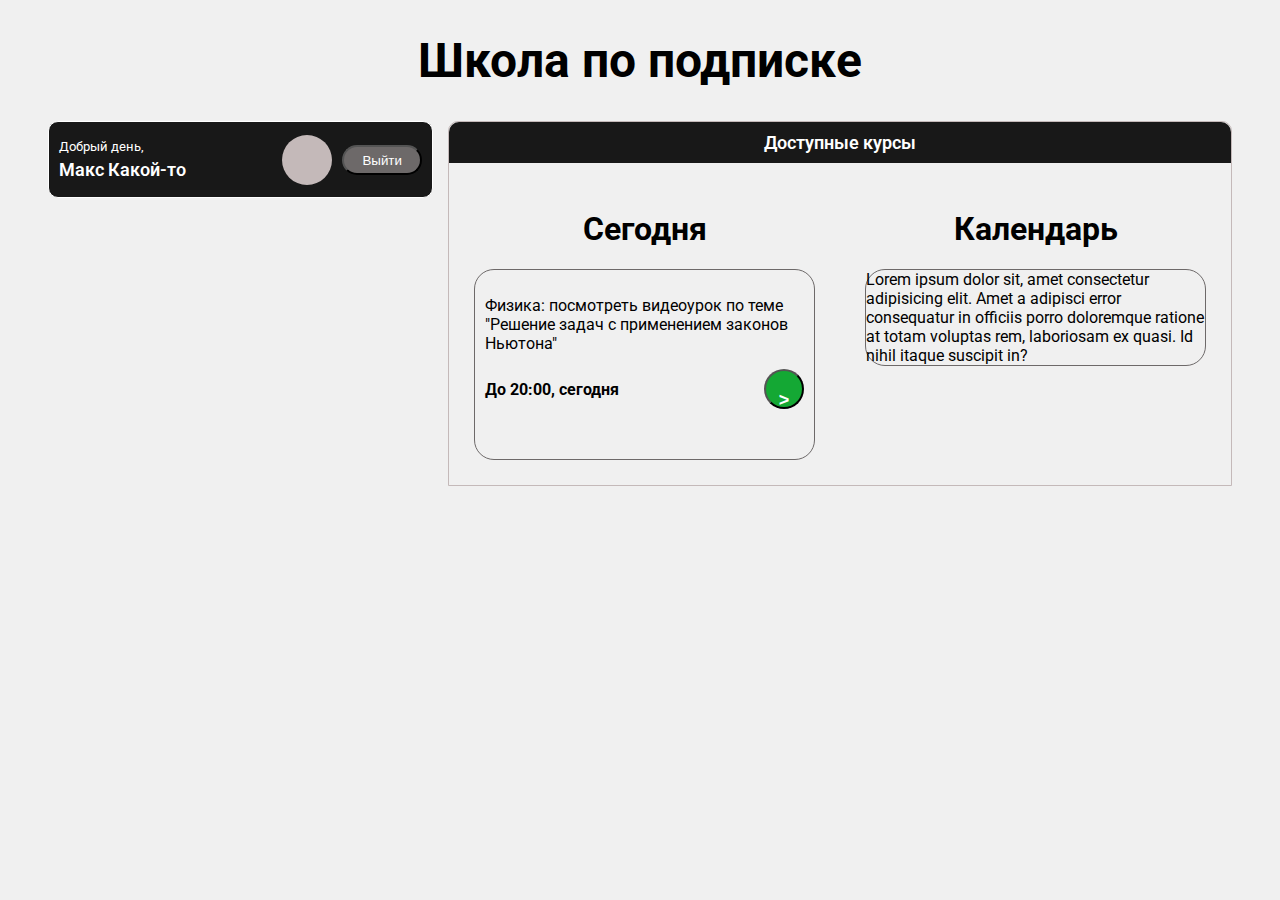
==== main.html @ 8a3f3c95 "Initial commit" ====
<!DOCTYPE html>
<html lang="en">
<head>
    <meta charset="UTF-8">
    <meta http-equiv="X-UA-Compatible" content="IE=edge">
    <meta name="viewport" content="width=device-width, initial-scale=1.0">
    <title>Главная страница</title>
    <link rel="stylesheet" href="src/stylesheetMain.css">
</head>
<body>
    <div class="name-project">
        <h1>Школа по подписке</h1>
    </div>
    <div class="container">
        <div class="prof-nav">
            <div class="profile">
                <div class="header">
                    <div class="text">
                        <p>Добрый день,</p>
                        <div class="user-name">
                            <p id="login-profile">Макс Какой-то</p>
                        </div>
                    </div>
                    <div class="block-profileImage-exit">
                        <div class="profile-photo"></div>
                        <button class="exitFromProfile"><p>Выйти</p></button>
                    </div>
                    
                </div>
                <div class="body"></div>
            </div>
        </div>
        <div class="courses">
            <div class="availible-courses">Доступные курсы</div>
            <div class="slider"></div>
            <div class="info-block">
                <div class="today-schedule">
                    <h1>Сегодня</h1>
                    <div class="menu">
                        <div class="menu-block">
                            <p>Физика: посмотреть видеоурок по теме "Решение задач с применением законов Ньютона"</p>
                            <div class="start-panel">
                                <div class="time"><strong>До 20:00, сегодня</strong></div>
                                <button class="play-video"><p>></p></button>
                            </div>
                        </div>
                        <div class="menu-block"></div>
                        <div class="menu-block"></div>
                        <div class="menu-block"></div>
                        <div class="menu-block"></div>
                    </div>
                </div>
                <div class="calendar">
                    <h1>Календарь</h1>
                    <div class="menu">
                        Lorem ipsum dolor sit, amet consectetur adipisicing elit. Amet a adipisci error consequatur in officiis porro doloremque ratione at totam voluptas rem, laboriosam ex quasi. Id nihil itaque suscipit in?
                    </div>
                </div>
            </div>
        </div>
    </div>
    <script src="src/jquery-3.5.1.min.js"></script>
    <script src="src/main.js"></script>
</body>
</html>
---- src/stylesheetMain.css ----
@import url('https://fonts.googleapis.com/css2?family=Roboto:wght@500&display=swap');

body {
    font-family: 'Roboto', sans-serif;
    background-color: rgb(240, 240, 240);
}

.name-project {
    text-align: center;
    padding: 0;
    font-size: 24px;
}

.container {
    padding: 0 40px 0 40px;
    display: flex;
    flex-direction: row;
}

.prof-nav {
    flex: 0 1 33.333%;
}

.courses {
    flex: 0 1 67.667%;  
}

.text {
    margin: 12px 0;
}

.profile .header {
    display: flex;
    flex-direction: row;
    justify-content: space-between;
    border: 1px solid;
    background-color: rgb(24, 24, 24);
    border-radius: 10px;
    color: white;
    font-size: small;
}

.user-name {
    font-size: 18px;
    font-weight: 600;
}

.header p {
    margin: 5px 10px 5px 10px;
}

.profile-photo {
    width: 50px;
    height: 50px;
    background-color: rgb(196, 185, 185);
    border-radius: 50%;
    margin: 0 10px 0 0;  
}

.block-profileImage-exit {
    display: flex;
    align-items: center;
    margin: 0 10px 0 0;
}

.exitFromProfile {
    width: 80px;
    height: 30px;
    border-radius: 15px;
    background-color: rgb(109, 105, 105);
    color:white;
}

.courses {
    margin: 0 0 0 15px;
    border: 1px solid rgb(196, 185, 185);
    border-radius: 10px 10px 0 0;
}

.availible-courses {
    font-size: 18px;
    font-weight: 600;
    text-align: center;
    background-color: rgb(24, 24, 24);
    color: white;
    padding: 10px 0;
    border-radius: 10px 10px 0 0;
}

.info-block {
    display: flex;
    flex-direction: row;
}

.info-block h1 {
    text-align: center;
}

.today-schedule, .calendar {
    margin: 25px;
    flex: 0 1 50%;
}

.menu {
    border: 1px solid rgb(109, 105, 105);
    border-radius: 20px;
}

.menu-block {
    margin: 10px;
    display: flex;
    flex-direction: column;
}

.start-panel {
    display: flex;
    flex-direction: row;
    align-items: center;
    justify-content: space-between;
}

.play-video {
    width: 40px;
    height: 40px;
    border-radius: 50%;
    background-color: rgb(20, 168, 52);
    color: white;
    font-weight: 700;
    font-size: 18px;
}
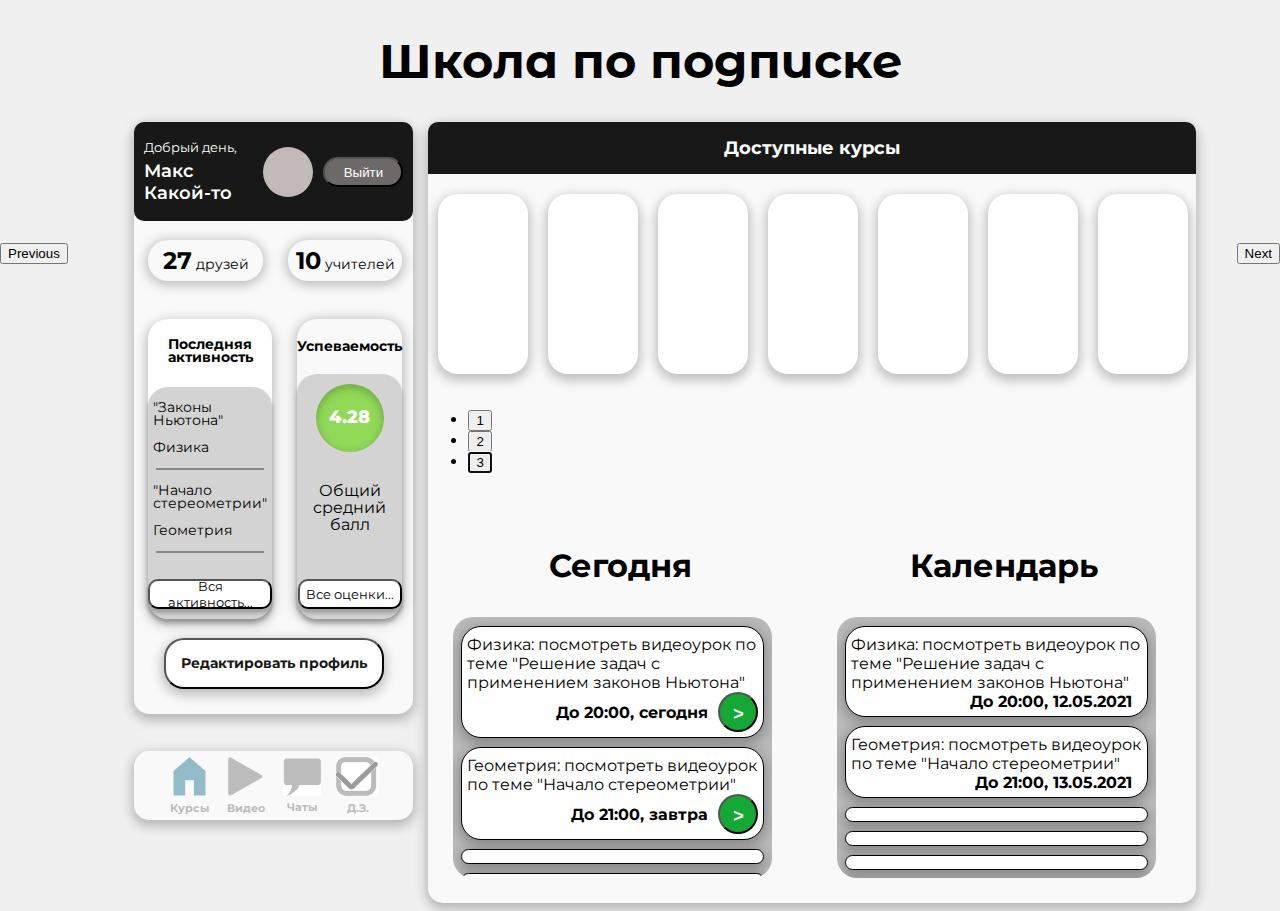
==== commit f591ce2f: "last version" ====
--- a/main.html
+++ b/main.html
@@ -25,17 +25,78 @@
                         <div class="profile-photo"></div>
                         <button class="exitFromProfile"><p>Выйти</p></button>
                     </div>
-                    
                 </div>
-                <div class="body"></div>
+                <div class="body">
+                    <div class="profile-info">
+                        <div class="friends-teaсhers-block">
+                            <div class="friends"><p><span>27</span> друзей</p></div>
+                            <div class="teachers"><p><span>10</span> учителей</p></div>
+                        </div>
+                        <div class="activity-progress">
+                            <div class="last-activity">
+                                <h4>Последняя активность</h4>
+                                <div class="lessons-blocks">
+                                    <div class="lesson-block">
+                                            <p class="theme">"Законы Ньютона"</p>
+                                            <p class="name-of-class">Физика</p>
+                                    </div>
+                                    <div class="lesson-block">
+                                        <p class="theme">"Начало стереометрии"</p>
+                                        <p class="name-of-class">Геометрия</p>
+                                    </div>
+                                    <button class="all-activities-btn"><p>Вся активность...</p></button>
+                                </div>
+                            </div>
+                            <div class="progress">
+                                <h4>Успеваемость</h4>
+                                <div class="grey-block">
+                                    <div class="green-circle">
+                                        <div class="mark">4.28</div>
+                                    </div>
+                                    <p>Общий средний балл</p>
+                                    <button class="all-marks-btn"><p>Все оценки...</p></button>
+                                </div>
+                            </div>
+                        </div>
+                        <button class="edit-profile"><p>Редактировать профиль</p></button>
+                    </div>
+                </div>
+            </div>
+            <div class="navbar">
+                <div><img src="img/home-btn.png" class="home-btn" alt=""><p>Курсы</p></div>
+                <div><img src="img/video-btn.png" class="video-btn" alt=""><p>Видео</p></div>
+                <div><img src="img/chat-btn-removeв.png" class="chat-btn" alt=""><p>Чаты</p></div>
+                <div><img src="img/homework-btn.png" class="homework-btn" alt=""><p>Д.З.</p></div>
             </div>
         </div>
         <div class="courses">
             <div class="availible-courses">Доступные курсы</div>
-            <div class="slider"></div>
+            <div class="slider">
+                <div class="slider__body">
+                    <div class="slider-item"><h3>1</h3></div>
+                    <div class="slider-item"><h3>2</h3></div>
+                    <div class="slider-item"><h3>3</h3></div>
+                    <div class="slider-item"><h3>4</h3></div>
+                    <div class="slider-item"><h3>5</h3></div>
+                    <div class="slider-item"><h3>6</h3></div>
+                    <div class="slider-item"><h3>7</h3></div>
+                    <div class="slider-item"><h3>8</h3></div>
+                    <div class="slider-item"><h3>9</h3></div>
+                    <div class="slider-item"><h3>10</h3></div>
+                    <div class="slider-item"><h3>11</h3></div>
+                    <div class="slider-item"><h3>12</h3></div>
+                    <div class="slider-item"><h3>13</h3></div>
+                    <div class="slider-item"><h3>14</h3></div>
+                    <div class="slider-item"><h3>15</h3></div>
+                    <div class="slider-item"><h3>16</h3></div>
+                    <div class="slider-item"><h3>17</h3></div>
+                    <div class="slider-item"><h3>18</h3></div>
+
+                </div>
+            </div>
             <div class="info-block">
                 <div class="today-schedule">
-                    <h1>Сегодня</h1>
+                    <p class="today-name">Сегодня</p>
                     <div class="menu">
                         <div class="menu-block">
                             <p>Физика: посмотреть видеоурок по теме "Решение задач с применением законов Ньютона"</p>
@@ -44,6 +105,12 @@
                                 <button class="play-video"><p>></p></button>
                             </div>
                         </div>
+                        <div class="menu-block"><p>Геометрия: посмотреть видеоурок по теме "Начало стереометрии"</p>
+                            <div class="start-panel">
+                                <div class="time"><strong>До 21:00, завтра</strong></div>
+                                <button class="play-video"><p>></p></button>
+                            </div></div>
+                        <div class="menu-block"></div>
                         <div class="menu-block"></div>
                         <div class="menu-block"></div>
                         <div class="menu-block"></div>
@@ -51,15 +118,33 @@
                     </div>
                 </div>
                 <div class="calendar">
-                    <h1>Календарь</h1>
+                    <p class="calendar-name">Календарь</p>
                     <div class="menu">
-                        Lorem ipsum dolor sit, amet consectetur adipisicing elit. Amet a adipisci error consequatur in officiis porro doloremque ratione at totam voluptas rem, laboriosam ex quasi. Id nihil itaque suscipit in?
+                        <div class="menu-block">
+                            <p>Физика: посмотреть видеоурок по теме "Решение задач с применением законов Ньютона"</p>
+                            <div class="start-panel">
+                                <div class="time"><strong>До 20:00, 12.05.2021</strong></div>
+                            </div>
+                        </div>
+                        <div class="menu-block">
+                            <p>Геометрия: посмотреть видеоурок по теме "Начало стереометрии"</p>
+                            <div class="start-panel">
+                                <div class="time"><strong>До 21:00, 13.05.2021</strong></div>
+                            </div>
+                        </div>
+                        <div class="menu-block"></div>
+                        <div class="menu-block"></div>
+                        <div class="menu-block"></div>
+                        <div class="menu-block"></div>
+                        <div class="menu-block"></div>
+                        <div class="menu-block"></div>
                     </div>
                 </div>
             </div>
         </div>
     </div>
     <script src="src/jquery-3.5.1.min.js"></script>
+    <script src="src/slick.min.js"></script>
     <script src="src/main.js"></script>
 </body>
 </html>--- a/src/stylesheetMain.css
+++ b/src/stylesheetMain.css
@@ -1,20 +1,23 @@
-@import url('https://fonts.googleapis.com/css2?family=Roboto:wght@500&display=swap');
+@import url('https://fonts.googleapis.com/css2?family=Montserrat+Alternates:wght@800;900&family=Montserrat:wght@500;700&display=swap');
 
 body {
-    font-family: 'Roboto', sans-serif;
     background-color: rgb(240, 240, 240);
 }
 
 .name-project {
     text-align: center;
+    font-family: 'Montserrat Alternates', sans-serif;
     padding: 0;
     font-size: 24px;
+    font-weight: 900;
 }
 
 .container {
-    padding: 0 40px 0 40px;
+    font-family: 'Montserrat', sans-serif;
+    margin: 0 auto;
     display: flex;
     flex-direction: row;
+    max-width: 80%;
 }
 
 .prof-nav {
@@ -25,6 +28,12 @@
     flex: 0 1 67.667%;  
 }
 
+.profile {
+    background-color: #F9F9F9;
+    box-shadow: 0px 4px 12px 2px rgba(0, 0, 0, 0.25);
+    border-radius: 15px;
+}
+
 .text {
     margin: 12px 0;
 }
@@ -33,7 +42,6 @@
     display: flex;
     flex-direction: row;
     justify-content: space-between;
-    border: 1px solid;
     background-color: rgb(24, 24, 24);
     border-radius: 10px;
     color: white;
@@ -73,27 +81,37 @@
 
 .courses {
     margin: 0 0 0 15px;
-    border: 1px solid rgb(196, 185, 185);
+    background: #F9F9F9;
+    box-shadow: 0px 4px 12px 2px rgba(0, 0, 0, 0.25);
+    border-radius: 15px;
+}
+
+.availible-courses {
+    font-family: 'Montserrat', sans-serif;
+    font-style: normal;
+    font-weight: bold;
+    font-size: 18px;
+    line-height: 22px;
+    text-align: center;
+    background: #181818;
+    color: #FFFFFF;
+    padding: 15px 0;
     border-radius: 10px 10px 0 0;
 }
 
-.availible-courses {
-    font-size: 18px;
-    font-weight: 600;
-    text-align: center;
-    background-color: rgb(24, 24, 24);
-    color: white;
-    padding: 10px 0;
-    border-radius: 10px 10px 0 0;
-}
-
 .info-block {
     display: flex;
     flex-direction: row;
 }
 
-.info-block h1 {
-    text-align: center;
+.calendar-name, .today-name {
+    font-style: normal;
+    font-weight: bold;
+    font-size: 32px;
+    line-height: 39px;
+    text-align: center;
+
+    color: #000000;
 }
 
 .today-schedule, .calendar {
@@ -102,21 +120,33 @@
 }
 
 .menu {
-    border: 1px solid rgb(109, 105, 105);
-    border-radius: 20px;
+    background: #B9B9B9;
+    border-radius: 20px;
+    height: 261px;
+    overflow-y: scroll;
+    margin: 0 15px 0 0;
 }
 
 .menu-block {
-    margin: 10px;
     display: flex;
     flex-direction: column;
+    border: 1px solid;
+    padding: 8px 5px 5px 5px;    
+    background: #FFFFFF;
+    box-shadow: 0px 4px 12px 2px rgba(0, 0, 0, 0.25);
+    border-radius: 20px;
+    margin: 9px 8px 9px 8px;
+}
+
+.menu-block p {
+    margin: 0 0 0 0;
 }
 
 .start-panel {
     display: flex;
     flex-direction: row;
     align-items: center;
-    justify-content: space-between;
+    justify-content: flex-end;
 }
 
 .play-video {
@@ -127,4 +157,262 @@
     color: white;
     font-weight: 700;
     font-size: 18px;
+    text-align: center;
+}
+
+.play-video p {
+    margin-top: 0.2em;
+}
+
+.friends-teaсhers-block, .activity-progress {
+    display: flex;
+}
+
+.friends, .teachers, .last-activity, .progress {
+    flex: 0 1 50%;
+}
+
+.friends, .teachers, .last-activity, .progress {
+    font-family: 'Montserrat', sans-serif;
+    margin: 19px 11px 19px 14px;
+    font-size: 14px;
+    font-style: normal;
+    font-weight: 400;
+    line-height: 17px;
+    letter-spacing: 0em;
+    text-align: center;
+    color: #000000;
+    box-shadow: 0px 2px 12px 2px rgba(0, 0, 0, 0.25);
+    border-radius: 20px;
+    display: flex;
+    flex-direction: column;
+}
+
+.friends, .teachers {
+    padding: 6px;
+}
+
+.friends span, .teachers span {
+    font-family: 'Montserrat', sans-serif;
+    font-size: 24px;
+    font-style: normal;
+    font-weight: 700;
+    line-height: 29px;
+    letter-spacing: 0em;
+    text-align: center;
+}
+
+.friends p, .teachers p {
+    margin: 0px;
+}
+
+.lessons-blocks, .grey-block {
+    text-align: left;
+    background: #D3D3D3;
+    box-shadow: 0px 4px 4px rgba(0, 0, 0, 0.25);
+    border-radius: 20px;
+    margin: 0;
+    width: inherit;
+}
+
+.lesson-block::after {
+    content: '';
+    display: block;
+    margin: 0px 3px 5px 3px;
+    height: 2px;
+    background-color: #878787;
+}
+
+.profile-info {
+    display:flex;
+    flex-direction: column;
+}
+
+.all-activities-btn, .all-marks-btn {
+    font-family: 'Montserrat', sans-serif;
+    height: 30px;
+    margin: 26px auto 10px auto;
+    background: #FFFFFF;
+    box-shadow: 0px 4px 4px rgba(0, 0, 0, 0.25);
+    border-radius: 10px;
+    font-style: normal;
+    font-weight: normal;
+    font-size: 13px;
+    line-height: 16px;
+    display: flex;
+    align-items: center;
+    justify-content: center;
+}
+
+.last-activity {
+    background: #FFFFFF;
+    box-shadow: 0px 4px 12px 2px rgba(0, 0, 0, 0.25);
+    border-radius: 20px;
+    font-style: normal;
+    font-weight: normal;
+    font-size: 14px;
+    line-height: 13px;
+    color: #000000;
+    height: 100%;
+}
+
+.lesson-block {
+    margin: 0 5px 0 5px;
+}
+
+.grey-block {
+    text-align: center;
+    font-size: 16px;
+    line-height: 17px;
+    height: 100%;
+    display: flex;
+    flex-direction: column;
+    justify-content: space-between;
+}
+
+.green-circle {
+    margin: 10px auto;   
+    height: 68px;
+    width: 68px;
+    border-radius: 50%;
+    background: #91DA57;
+    box-shadow: inset 0px 3px 10px rgba(0, 0, 0, 0.25);    
+    display: flex; align-items: center; justify-content: center;
+}
+
+.mark {
+    font-style: normal;
+    font-weight: 800;
+    font-size: 18px;
+    line-height: 29px;
+    margin: 15px 0;
+    color: #FFFFFF;
+}
+
+.edit-profile { 
+    min-width: 220px;
+    font-family: 'Montserrat', sans-serif;
+    font-style: normal;
+    font-weight: bold;
+    font-size: 14px;
+    line-height: 17px;
+    display: flex;
+    align-items: center;
+    justify-content: center;
+    text-align: center;
+    background: #FFFFFF;
+    box-shadow: 0px 4px 12px 2px rgba(0, 0, 0, 0.25);
+    border-radius: 20px;
+    color: #181818;
+    margin: 0 auto 25px auto;
+}
+
+.lessons-blocks {
+    margin: 4px 0 0 0;
+}
+
+.navbar {
+    flex: 0 1 33.333%;
+    margin: 37px 0 0 0;
+    padding: 0 27.5px 0 27.5px; 
+    background: #F9F9F9;
+    box-shadow: 0px 4px 12px 2px rgba(0, 0, 0, 0.25);
+    border-radius: 15px;
+    display: flex;
+    flex-direction: row;
+    border: 0px;
+    justify-content: center;
+    align-items: center;
+}
+
+.navbar div {
+    flex: 0 1 25%;
+    display: flex;
+    flex-direction: column;
+    align-items: center;
+}
+
+.home-btn, .video-btn, .chat-btn, .homework-btn {
+    padding: 6.5px; 
+    margin: 0 auto;
+
+    text-align: center;
+
+    color: #BCBCBC;
+}
+
+.navbar div p {
+    font-style: normal;
+    font-weight: bold;
+    font-size: 11px;
+    line-height: 11px;
+    margin: 0 0 6px 0;
+    color: #BCBCBC;
+}
+
+.time {
+    margin: 0 10px 0 0;
+}
+
+.slick-track {
+    display: flex;
+    align-items: center;
+}
+
+.slider {
+    min-width: 0;
+    margin: 0 auto;
+    display: flex;
+    justify-content: center;
+}
+
+.slick-list {
+    overflow: hidden;   
+    width: 60vw; 
+}
+
+.slider-item {
+    font-size: 0;
+    text-align: center; 
+    background: #FFFFFF;
+    box-shadow: 0px 4px 12px 2px rgba(0, 0, 0, 0.25);
+    border-radius: 20px;
+    margin: 20px 10px 20px 10px;
+    min-height: 180px;
+    max-width: 120px;
+}
+
+::-webkit-scrollbar {
+    width: 10px;
+}
+
+::-webkit-scrollbar-track {
+    overflow: hidden;
+    border-radius: 10px;
+}
+
+::-webkit-scrollbar-thumb {
+    background: rgb(109, 109, 109);
+    border-radius: 8px;
+    border: 2px solid;
+    border-color: #B9B9B9;
+}
+
+::-webkit-scrollbar-thumb:hover {
+    background: rgb(83, 83, 83);
+}
+
+.slider .slick-arrow {
+    position: absolute;
+    top: 27%;
+    z-index: 10;
+
+}
+
+.slick-arrow.slick-prev { 
+    left: 0;
+}
+
+.slick-arrow.slick-next { 
+    right: 0;
 }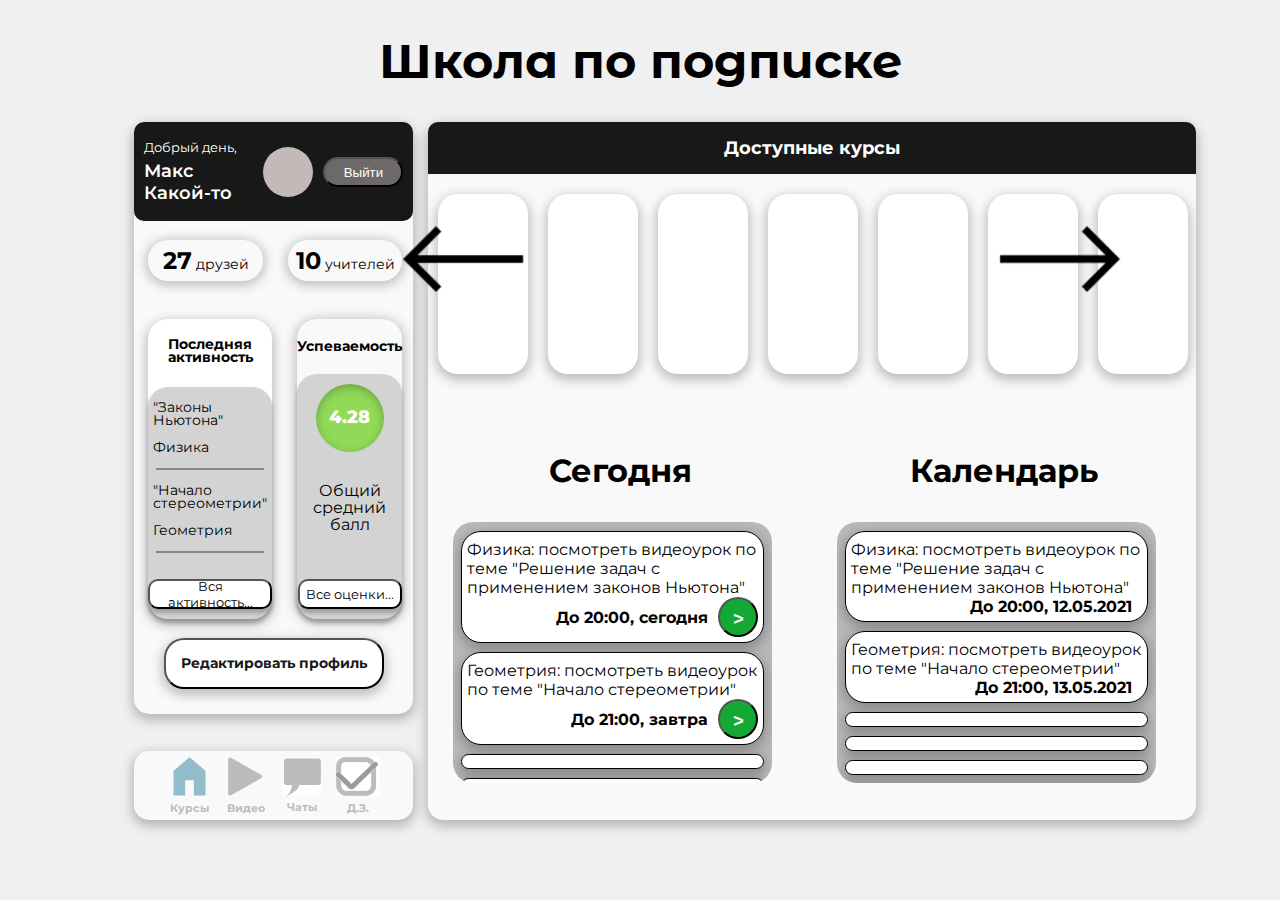
==== commit ca44df6d: "buttons to slider" ====
--- a/main.html
+++ b/main.html
@@ -72,7 +72,7 @@
         <div class="courses">
             <div class="availible-courses">Доступные курсы</div>
             <div class="slider">
-                <div class="slider__body">
+                <div class="slider__body" onmouseenter="mouseenterlog()" onmouseleave="mouseleavelog()">
                     <div class="slider-item"><h3>1</h3></div>
                     <div class="slider-item"><h3>2</h3></div>
                     <div class="slider-item"><h3>3</h3></div>
--- a/src/stylesheetMain.css
+++ b/src/stylesheetMain.css
@@ -402,17 +402,24 @@
     background: rgb(83, 83, 83);
 }
 
-.slider .slick-arrow {
+.slide-prev {
     position: absolute;
-    top: 27%;
+    top: 22%;
     z-index: 10;
-
-}
-
-.slick-arrow.slick-prev { 
-    left: 0;
-}
-
-.slick-arrow.slick-next { 
-    right: 0;
+    left: 31%;
+    border: 0;
+    background-color: transparent;
+}
+
+.slide-next{ 
+    position: absolute;
+    top: 22%;
+    z-index: 10;
+    right: 12%;
+    border: 0;
+    background-color: transparent;
+}
+
+.slide-prev img, .slide-next img {
+    max-width: 120px;
 }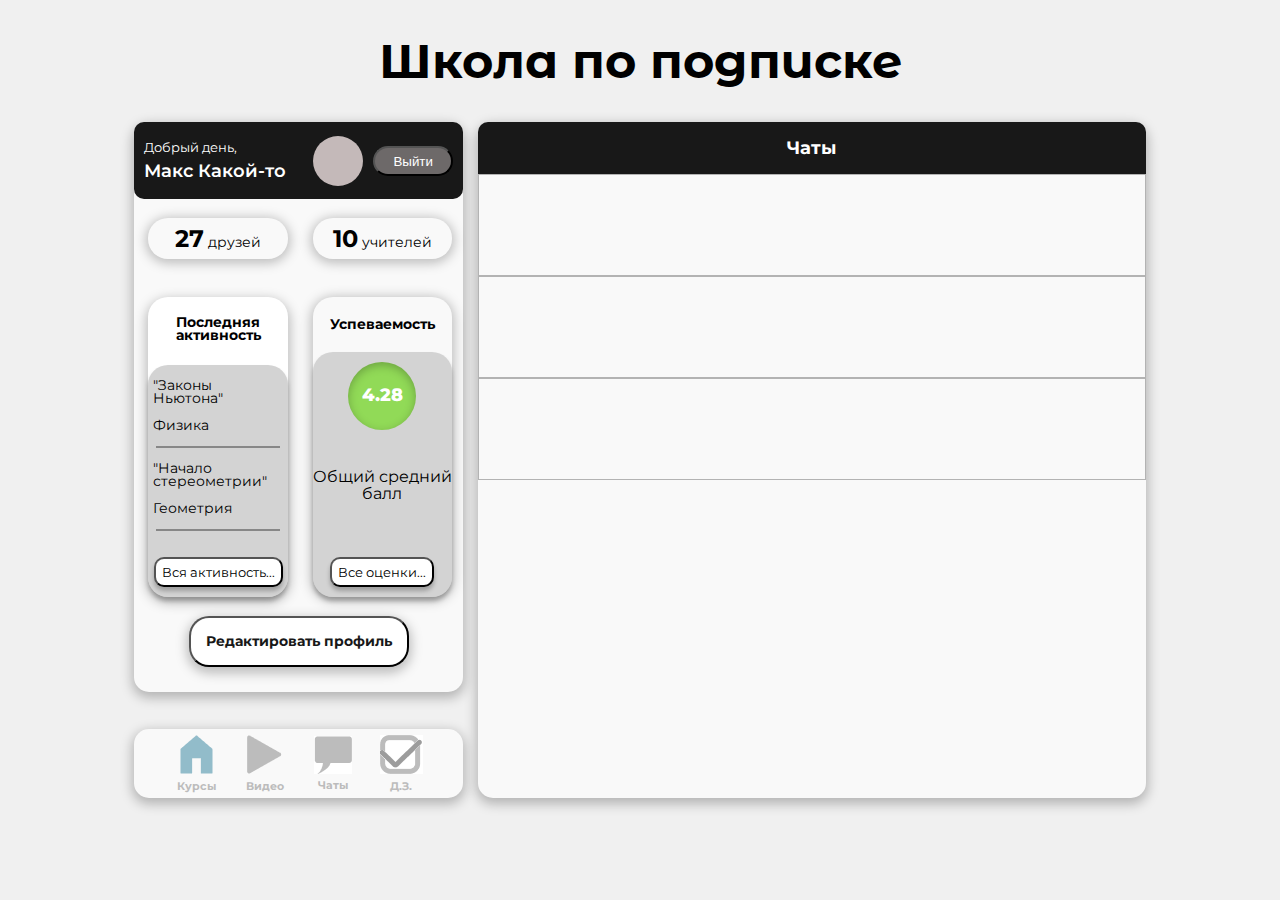
==== commit 57b00ec4: "nav-buttons" ====
--- a/main.html
+++ b/main.html
@@ -63,13 +63,13 @@
                 </div>
             </div>
             <div class="navbar">
-                <div><img src="img/home-btn.png" class="home-btn" alt=""><p>Курсы</p></div>
-                <div><img src="img/video-btn.png" class="video-btn" alt=""><p>Видео</p></div>
-                <div><img src="img/chat-btn-removeв.png" class="chat-btn" alt=""><p>Чаты</p></div>
-                <div><img src="img/homework-btn.png" class="homework-btn" alt=""><p>Д.З.</p></div>
+                <div class="home-btn"><img src="img/home-btn.png" alt=""><p>Курсы</p></div>
+                <div  class="video-btn"><img src="img/video-btn.png" alt=""><p>Видео</p></div>
+                <div class="chat-btn"><img src="img/chat-btn-removeв.png" alt=""><p>Чаты</p></div>
+                <div class="homework-btn"><img src="img/homework-btn.png" alt=""><p>Д.З.</p></div>
             </div>
         </div>
-        <div class="courses">
+        <div class="courses" style="display: none;">
             <div class="availible-courses">Доступные курсы</div>
             <div class="slider">
                 <div class="slider__body" onmouseenter="mouseenterlog()" onmouseleave="mouseleavelog()">
@@ -142,6 +142,27 @@
                 </div>
             </div>
         </div>
+        <div class="video" style="display: none;">
+            <div class="video-topic">Видео</div>
+        </div>
+        <div class="chat">
+            <div class="chat-topic">Чаты</div>
+            <div class="chats-list">
+                <div class="chat-item">
+                    <div class="name-of-pers"></div>
+                </div>
+                <div class="chat-item">
+                    <div class="name-of-pers"></div>
+                </div>
+                <div class="chat-item">
+                    <div class="name-of-pers"></div>
+                </div>
+            </div>
+        </div>
+        <div class="homework" style="display: none;">
+            <div class="homework-topic">Домашнее задание</div>
+            
+        </div>
     </div>
     <script src="src/jquery-3.5.1.min.js"></script>
     <script src="src/slick.min.js"></script>
--- a/src/stylesheetMain.css
+++ b/src/stylesheetMain.css
@@ -24,8 +24,12 @@
     flex: 0 1 33.333%;
 }
 
-.courses {
+.courses, .homework, .chat, .video {
     flex: 0 1 67.667%;  
+    margin: 0 0 0 15px;
+    background: #F9F9F9;
+    box-shadow: 0px 4px 12px 2px rgba(0, 0, 0, 0.25);
+    border-radius: 15px;
 }
 
 .profile {
@@ -79,14 +83,7 @@
     color:white;
 }
 
-.courses {
-    margin: 0 0 0 15px;
-    background: #F9F9F9;
-    box-shadow: 0px 4px 12px 2px rgba(0, 0, 0, 0.25);
-    border-radius: 15px;
-}
-
-.availible-courses {
+.availible-courses, .chat-topic, .video-topic, .homework-topic{
     font-family: 'Montserrat', sans-serif;
     font-style: normal;
     font-weight: bold;
@@ -332,12 +329,10 @@
     align-items: center;
 }
 
-.home-btn, .video-btn, .chat-btn, .homework-btn {
+.home-btn img, .video-btn img, .chat-btn img, .homework-btn img {
     padding: 6.5px; 
     margin: 0 auto;
-
-    text-align: center;
-
+    text-align: center;
     color: #BCBCBC;
 }
 
@@ -422,4 +417,9 @@
 
 .slide-prev img, .slide-next img {
     max-width: 120px;
+}
+
+.chat-item {
+    min-height: 100px;
+    border: 1px solid rgb(109, 109, 109, 0.5);
 }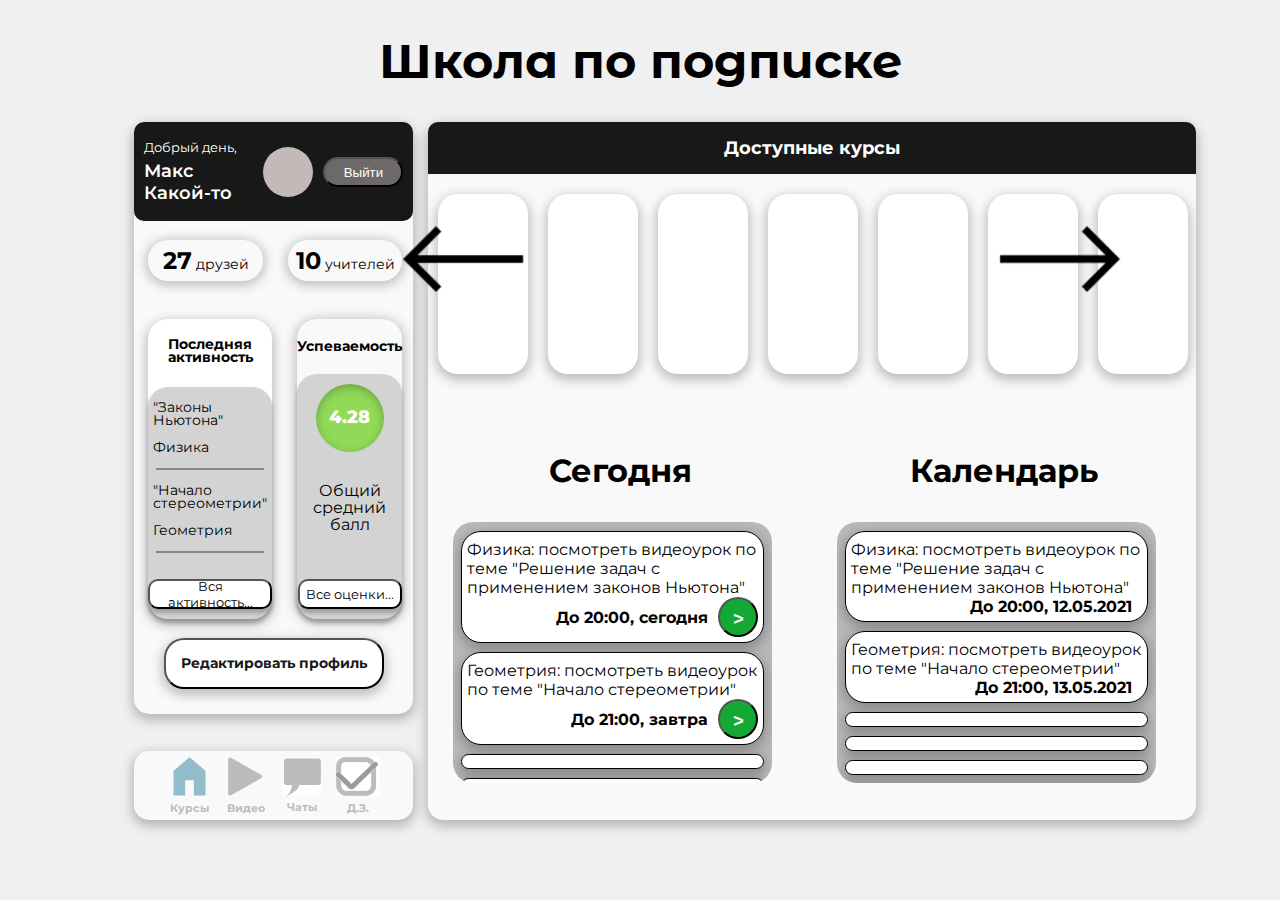
==== commit f8010e67: "slider and startpage" ====
--- a/main.html
+++ b/main.html
@@ -69,7 +69,7 @@
                 <div class="homework-btn"><img src="img/homework-btn.png" alt=""><p>Д.З.</p></div>
             </div>
         </div>
-        <div class="courses" style="display: none;">
+        <div class="courses">
             <div class="availible-courses">Доступные курсы</div>
             <div class="slider">
                 <div class="slider__body" onmouseenter="mouseenterlog()" onmouseleave="mouseleavelog()">
@@ -145,17 +145,17 @@
         <div class="video" style="display: none;">
             <div class="video-topic">Видео</div>
         </div>
-        <div class="chat">
+        <div class="chat" style="display: none;">
             <div class="chat-topic">Чаты</div>
-            <div class="chats-list">
+            <div class="chat-list">
                 <div class="chat-item">
-                    <div class="name-of-pers"></div>
+                    <div class="name-of-pers"><img src="img/noname.png" alt="" class="user-photo"><p>Петя Иванов</p></div>
                 </div>
                 <div class="chat-item">
-                    <div class="name-of-pers"></div>
+                    <div class="name-of-pers"><img src="img/noname.png" alt="" class="user-photo"><p>Артем Зайцев</p></div>
                 </div>
                 <div class="chat-item">
-                    <div class="name-of-pers"></div>
+                    <div class="name-of-pers"><img src="img/noname.png" alt="" class="user-photo"><p>Артем Алпатов</p></div>
                 </div>
             </div>
         </div>
--- a/src/stylesheetMain.css
+++ b/src/stylesheetMain.css
@@ -421,5 +421,37 @@
 
 .chat-item {
     min-height: 100px;
+    width: 94%;
     border: 1px solid rgb(109, 109, 109, 0.5);
+    background-color: rgb(109, 105, 105);
+    margin: 5px;
+    border-radius: 10px;
+    display: flex;
+    align-items: center;
+}
+
+.chat-list {
+    display: flex;
+    flex-direction: column;
+    align-items: center;
+}
+
+.user-photo {
+    max-width: 80px;
+    max-height: 80px;
+    border-radius: 50%;
+    border: 1px solid rgb(240, 240, 240);
+    background-color: rgb(240, 240, 240);
+    margin: 0 0 0 10px;
+}
+
+.name-of-pers {
+    display: flex;
+
+}
+
+.name-of-pers p {
+    font-size: large;
+    color: rgb(240, 240, 240);
+    margin: auto 10px;
 }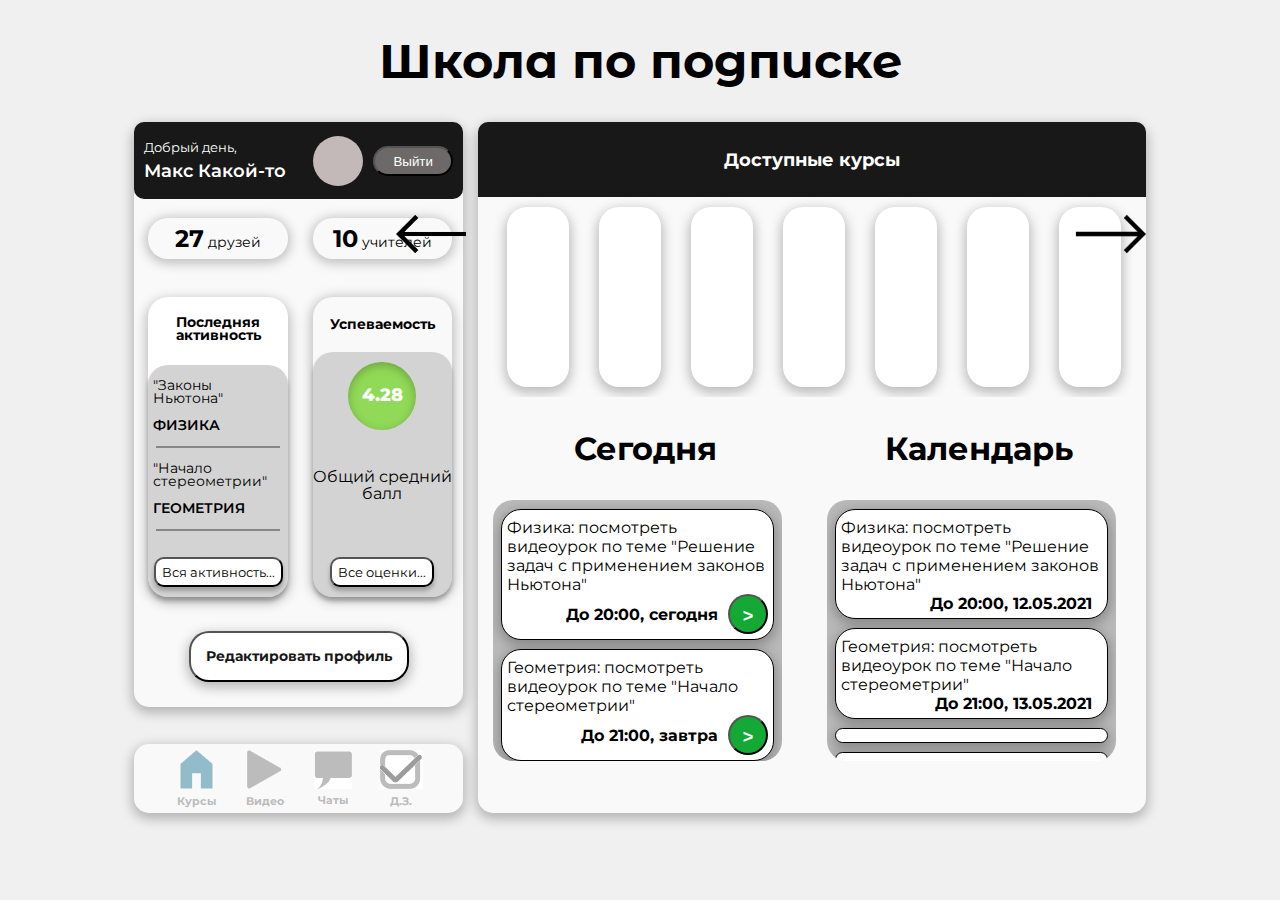
==== commit c92a2c44: "Edit main page" ====
--- a/main.html
+++ b/main.html
@@ -6,6 +6,7 @@
     <meta name="viewport" content="width=device-width, initial-scale=1.0">
     <title>Главная страница</title>
     <link rel="stylesheet" href="src/stylesheetMain.css">
+    <link rel="stylesheet" href="https://cdn.plyr.io/3.6.8/plyr.css">
 </head>
 <body>
     <div class="name-project">
@@ -70,7 +71,7 @@
             </div>
         </div>
         <div class="courses">
-            <div class="availible-courses">Доступные курсы</div>
+            <div class="availible-courses"><p>Доступные курсы</p></div>
             <div class="slider">
                 <div class="slider__body" onmouseenter="mouseenterlog()" onmouseleave="mouseleavelog()">
                     <div class="slider-item"><h3>1</h3></div>
@@ -143,10 +144,34 @@
             </div>
         </div>
         <div class="video" style="display: none;">
-            <div class="video-topic">Видео</div>
+            <div class="video-topic"><p>Видео</p></div>
+            <div class="video-list">
+                <div class="video-item">
+                    <div class="name-of-lesson"><p>Урок: Физика. Тема: Первый закон Ньютона</p><img src="img/play-video.png" alt=""></div>
+                </div>
+                <div class="video-item">
+                    <div class="name-of-lesson"><p>Урок: Геометрия. Тема: Равнобедренные треугольники</p><img src="img/play-video.png" alt=""></div>
+                </div>
+                <div class="window-video" style="display: none;">
+                    <div class="header-block">
+                        <button class="back-btn-video"><</button>
+                        <h3>Видеоурок:</h3>
+                    </div>
+                    <div class="main-block-video">
+                        <div class="plyr__video-embed" id="player">
+                            <iframe
+                              src="2http://185.151.242.236/%D0%9F%D1%80%D0%BE%D0%B1%D0%BD%D1%8B%D0%B9*!%D0%BA%D1%83%D1%80%D1%81@en@0@0@2@0@0@0/%D0%A4%D0%B8%D0%B7%D0%BA%D0%B01!@*160!@*161/stream/stream.m3u8"
+                              allowfullscreen
+                              allowtransparency
+                              allow="autoplay"
+                            ></iframe>
+                          </div>
+                    </div>
+                </div>
+            </div>
         </div>
         <div class="chat" style="display: none;">
-            <div class="chat-topic">Чаты</div>
+            <div class="chat-topic"><p>Чаты</p></div>
             <div class="chat-list">
                 <div class="chat-item">
                     <div class="name-of-pers"><img src="img/noname.png" alt="" class="user-photo"><p>Петя Иванов</p></div>
@@ -157,15 +182,39 @@
                 <div class="chat-item">
                     <div class="name-of-pers"><img src="img/noname.png" alt="" class="user-photo"><p>Артем Алпатов</p></div>
                 </div>
+                <div class="window-message" style="display: none;">
+                    <div class="header-block">
+                        <button class="back-btn"><</button>
+                        <h3>Чат с пользователем</h3>
+                    </div>
+                    <div class="main-block">
+                        <div class="messages">
+                            <div class="message-person"><p>Привет</p></div>
+                            <div class="message-person"><p>Как дела?</p></div>
+                            <div class="message-you"><p>Привет! У меня все хорошо, ты как?</p></div>
+
+                        </div>
+                        
+                        <div class="send-message">
+                            <button class="voice-message">
+                                <img src="img/voice-message.png" alt="">
+                            </button>
+                            <input type="" class="send-message-text">
+                            <button class="send">></button>
+                        </div>
+                    </div>
+                </div>
             </div>
         </div>
         <div class="homework" style="display: none;">
-            <div class="homework-topic">Домашнее задание</div>
+            <div class="homework-topic"><p>Домашнее задание</p></div>
             
         </div>
     </div>
     <script src="src/jquery-3.5.1.min.js"></script>
     <script src="src/slick.min.js"></script>
     <script src="src/main.js"></script>
+    <script type="module" src="https://cdn.plyr.io/3.6.8/plyr.js"></script>
+
 </body>
 </html>--- a/src/stylesheetMain.css
+++ b/src/stylesheetMain.css
@@ -92,8 +92,11 @@
     text-align: center;
     background: #181818;
     color: #FFFFFF;
-    padding: 15px 0;
     border-radius: 10px 10px 0 0;
+    min-height: 50px;
+    display: flex;
+    justify-content: center;
+    align-items: center;
 }
 
 .info-block {
@@ -112,7 +115,7 @@
 }
 
 .today-schedule, .calendar {
-    margin: 25px;
+    margin: 0 15px 10px 15px;
     flex: 0 1 50%;
 }
 
@@ -286,6 +289,11 @@
     color: #FFFFFF;
 }
 
+.name-of-class {
+    text-transform: uppercase;
+    font-weight: 600;
+}
+
 .edit-profile { 
     min-width: 220px;
     font-family: 'Montserrat', sans-serif;
@@ -301,7 +309,7 @@
     box-shadow: 0px 4px 12px 2px rgba(0, 0, 0, 0.25);
     border-radius: 20px;
     color: #181818;
-    margin: 0 auto 25px auto;
+    margin: 15px auto 25px auto;
 }
 
 .lessons-blocks {
@@ -363,7 +371,7 @@
 
 .slick-list {
     overflow: hidden;   
-    width: 60vw; 
+    width: 50vw; 
 }
 
 .slider-item {
@@ -372,7 +380,7 @@
     background: #FFFFFF;
     box-shadow: 0px 4px 12px 2px rgba(0, 0, 0, 0.25);
     border-radius: 20px;
-    margin: 20px 10px 20px 10px;
+    margin: 10px 15px 10px 15px;
     min-height: 180px;
     max-width: 120px;
 }
@@ -401,7 +409,7 @@
     position: absolute;
     top: 22%;
     z-index: 10;
-    left: 31%;
+    left: 30.5%;
     border: 0;
     background-color: transparent;
 }
@@ -410,13 +418,13 @@
     position: absolute;
     top: 22%;
     z-index: 10;
-    right: 12%;
+    right: 10%;
     border: 0;
     background-color: transparent;
 }
 
 .slide-prev img, .slide-next img {
-    max-width: 120px;
+    max-width: 70px;
 }
 
 .chat-item {
@@ -447,11 +455,101 @@
 
 .name-of-pers {
     display: flex;
-
 }
 
 .name-of-pers p {
     font-size: large;
     color: rgb(240, 240, 240);
     margin: auto 10px;
+}
+
+.window-message {
+    box-shadow: 0px 4px 12px 2px rgba(0, 0, 0, 0.25);
+}
+
+.header-block {
+    background-color: rgb(83, 83, 83);
+    text-align: center;
+    display: flex;
+    align-items: center;
+}
+
+.header-block h3 {
+    color: rgb(240, 240, 240);
+}
+
+.back-btn, .back-btn-video {
+    margin: 0 5px 0 10px;
+    flex: 0 0 5%;
+    border-radius: 50%;
+    width: 30px;
+    height: 40px;
+}
+
+.voice-message img {
+    width: 50px;
+    height: 50px;
+}
+
+.send-message {
+    display: flex;
+    justify-content: space-evenly;
+}
+
+.send-message-text {
+    font-size: 20px;
+}
+
+.main-block, .main-block-video {
+    position: relative;
+}
+
+/*87%*/
+
+
+.message-you {
+    display: flex;
+    justify-content: flex-end;
+}
+
+.message-you p {
+    margin-right: 10px;
+}
+
+.message-person p {
+    margin-left: 10px;
+}
+
+.video-item {
+    min-height: 100px;
+    width: 94%;
+    border: 1px solid rgb(109, 109, 109, 0.5);
+    background-color: rgb(109, 105, 105);
+    margin: 5px;
+    border-radius: 10px;
+    display: flex;
+    align-items: center;
+    justify-content: center;
+}
+
+.video-list {
+    display: flex;
+    flex-direction: column;
+    align-items: center;
+}
+
+.name-of-lesson p {
+    font-size: large;
+    color: rgb(240, 240, 240);
+    margin: auto 10px;
+}
+
+.video-item img {
+    width: 70px;
+    height: 70px;
+}
+
+.name-of-lesson {
+    display: flex;
+    justify-content: center;
 }